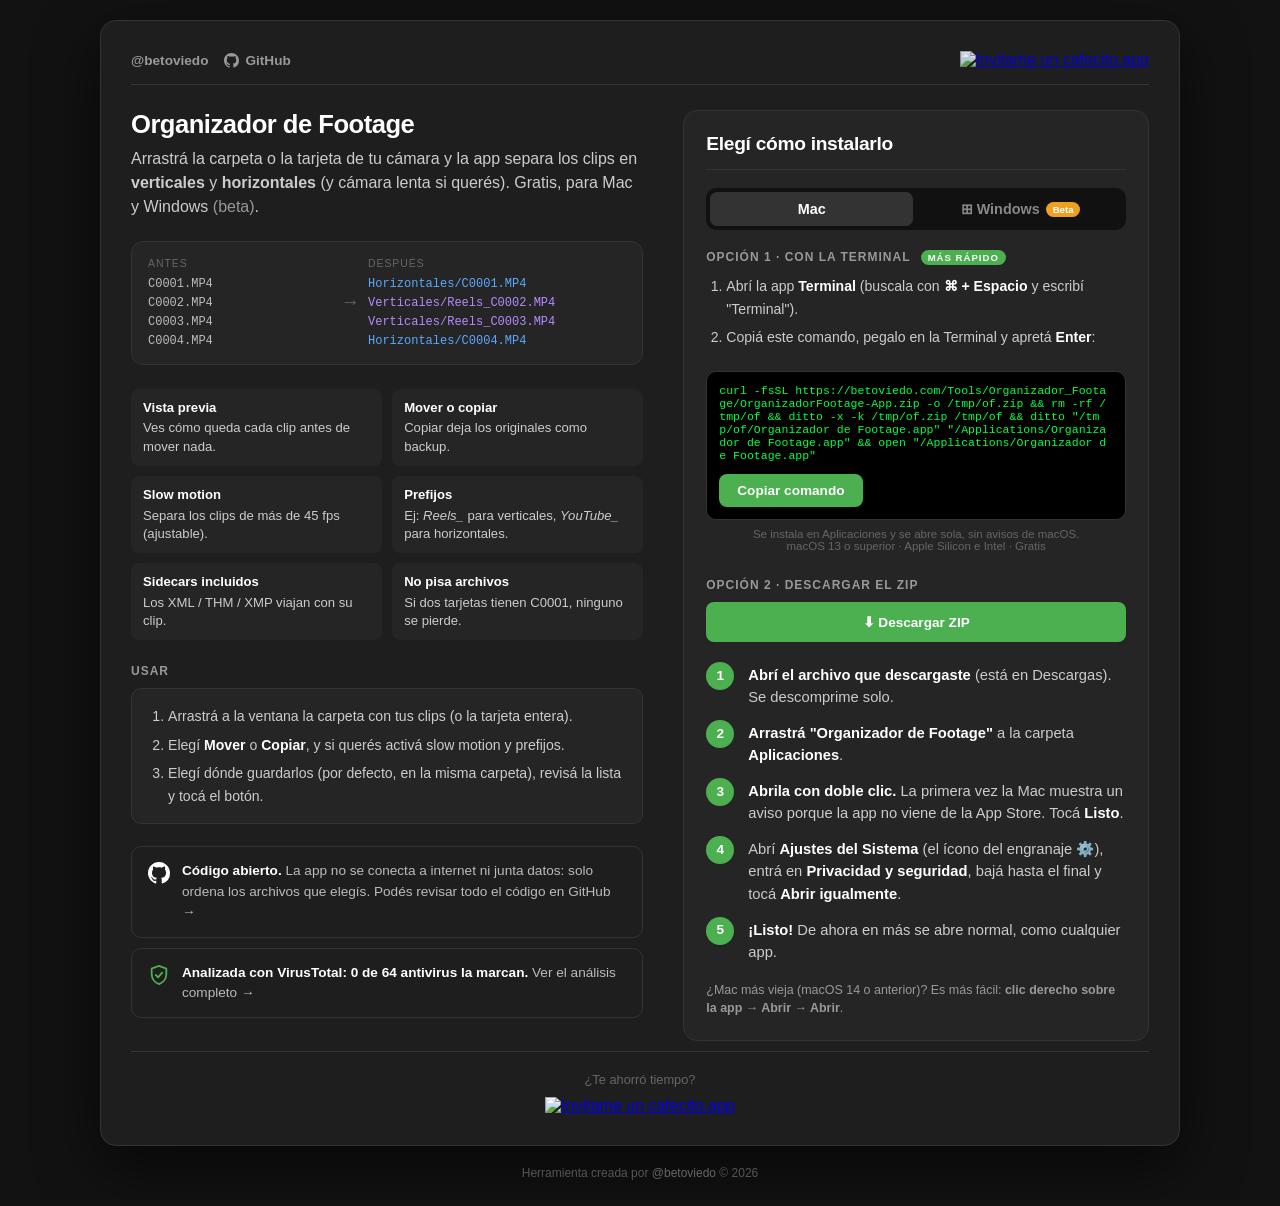
==== web/index.html @ d999012a "Organizador de Footage v2.1.1 App gratuita para Mac y Windows (beta) que separa clips de video en ve" ====
<!DOCTYPE html>
<html lang="es">
<head>
    <meta charset="UTF-8">
    <meta name="viewport" content="width=device-width, initial-scale=1.0">
    <title>Organizador de Footage - @betoviedo</title>
    <meta name="description" content="App gratuita para Mac que separa tus clips de video en verticales y horizontales (y cámara lenta) en segundos.">
    <style>
        :root{--bg:#121212;--panel:#1e1e1e;--panel2:#252525;--border:#333;--text:#fff;--muted:#999;--dim:#666;--accent:#4CAF50;--v:#b48cff;--h:#5aa9ff}
        *{box-sizing:border-box}
        body{font-family:-apple-system,BlinkMacSystemFont,"Segoe UI",Roboto,sans-serif;background:var(--bg);color:var(--text);display:flex;flex-direction:column;align-items:center;min-height:100vh;margin:0;padding:20px 16px}
        .container{width:100%;max-width:1080px;background:var(--panel);border-radius:16px;border:1px solid var(--border);padding:30px;box-shadow:0 20px 60px rgba(0,0,0,.6);margin-bottom:20px}
        @media (max-width:520px){.container{padding:20px}}
        .layout{display:grid;grid-template-columns:minmax(0,1.1fr) minmax(0,1fr);column-gap:40px;align-items:start;
            grid-template-areas:"intro inst" "demo inst" "feat inst" "usar inst";grid-template-rows:auto auto auto 1fr}
        .a-intro{grid-area:intro} .a-demo{grid-area:demo} .a-feat{grid-area:feat} .a-usar{grid-area:usar}
        .a-inst{grid-area:inst;background:var(--panel2);border:1px solid var(--border);border-radius:14px;padding:22px;position:sticky;top:20px}
        .a-inst .steps,.a-inst .demo{background:transparent;border:0;padding-top:0;padding-bottom:0}
        .a-inst .steps{padding-left:20px}
        @media (max-width:880px){
            .layout{grid-template-columns:minmax(0,1fr);grid-template-areas:"intro" "inst" "demo" "feat" "usar";grid-template-rows:auto}
            .a-inst{position:static;margin-bottom:24px}
        }

        .header{display:flex;justify-content:space-between;align-items:center;margin-bottom:25px;padding-bottom:15px;border-bottom:1px solid var(--border);gap:10px}
        .creator-link{color:var(--muted);font-size:.85rem;text-decoration:none;font-weight:600}
        .creator-link:hover{color:#fff}
        .header-links{display:flex;align-items:center;gap:16px}
        .gh-link{display:inline-flex;align-items:center;gap:6px}
        .gh-link svg{width:15px;height:15px}
        .oss{display:flex;gap:12px;align-items:flex-start;margin-top:16px;padding:14px 16px;border:1px solid var(--border);border-radius:10px;color:#bbb;text-decoration:none;font-size:.85rem;line-height:1.5;transition:.2s}
        .oss:hover{border-color:#555;color:#ddd;background:rgba(255,255,255,.03)}
        .oss svg{width:22px;height:22px;flex:none;color:#fff;margin-top:1px}
        .oss b{color:#fff}
        .oss.vt{margin-top:10px}
        .oss.vt svg{color:#4CAF50}
        .cafecito-header img{height:28px;opacity:.9;transition:transform .2s}
        .cafecito-header img:hover{transform:scale(1.05);opacity:1}

        h1{margin:0 0 8px;font-size:1.6rem;letter-spacing:-.5px}
        .lead{margin:0 0 22px;color:#ccc;line-height:1.5}

        /* Antes / después */
        .demo{display:grid;grid-template-columns:1fr auto 1fr;gap:12px;align-items:center;background:var(--panel2);border:1px solid var(--border);border-radius:12px;padding:16px;margin-bottom:24px;font-family:Menlo,Consolas,monospace;font-size:.75rem}
        .demo .col{display:flex;flex-direction:column;gap:5px;min-width:0}
        .demo{grid-template-columns:minmax(0,1fr) auto minmax(0,1.4fr)}
        .header img{max-width:100%}
        .demo .lbl{font-family:-apple-system,BlinkMacSystemFont,sans-serif;font-size:.65rem;color:var(--dim);text-transform:uppercase;letter-spacing:1px;margin-bottom:3px}
        .demo .f{white-space:nowrap;overflow:hidden;text-overflow:ellipsis;color:#bbb}
        .demo .fv{color:var(--v)} .demo .fh{color:var(--h)}
        .demo .arrow{color:var(--dim);font-size:1.2rem}

        .features{list-style:none;padding:0;margin:0 0 24px;display:grid;grid-template-columns:1fr 1fr;gap:10px}
        @media (max-width:520px){.features{grid-template-columns:1fr}}
        .features li{background:var(--panel2);border-radius:8px;padding:10px 12px;font-size:.82rem;color:#ccc;line-height:1.4}
        .features b{color:#fff;display:block;margin-bottom:2px}

        .download{display:flex;align-items:center;justify-content:center;gap:10px;width:100%;padding:16px;background:var(--accent);color:#fff;border-radius:10px;text-decoration:none;font-weight:700;font-size:1.05rem;transition:.2s}
        .download:hover{filter:brightness(1.1);transform:translateY(-1px)}
        .meta{display:block;text-align:center;font-size:.72rem;color:var(--dim);margin:8px 0 26px}

        h2{font-size:.75rem;text-transform:uppercase;letter-spacing:1px;color:var(--muted);margin:0 0 10px}
        .steps{background:var(--panel2);border:1px solid var(--border);border-radius:10px;padding:16px 16px 16px 36px;margin:0 0 22px;font-size:.88rem;color:#ccc;line-height:1.6}
        .steps li+li{margin-top:6px}
        .steps b{color:#fff}
        .note{font-size:.78rem;color:var(--muted);margin:-12px 0 22px;line-height:1.5}
        .badge{display:inline-block;background:var(--accent);color:#fff;font-size:.6rem;padding:2px 7px;border-radius:10px;margin-left:6px;vertical-align:middle}
        .cmd{background:#000;border:1px solid var(--border);border-radius:10px;padding:12px;margin-bottom:8px}
        .cmd pre{margin:0 0 12px;color:#00ff41;font-family:Menlo,Consolas,monospace;font-size:.72rem;white-space:pre-wrap;word-break:break-all;user-select:all}
        .cmd .download{border:0;cursor:pointer;font-family:inherit;width:auto;display:inline-flex;padding:9px 18px;font-size:.85rem;border-radius:8px}
        .alt{margin:0;font-size:.85rem;color:#ccc}
        .alt summary{cursor:pointer;color:var(--muted);margin-bottom:12px}
        .alt summary:hover{color:#fff}
        .secondary{display:block;text-align:center;padding:12px;background:var(--accent);border-radius:8px;color:#fff;text-decoration:none;font-weight:700;margin-bottom:12px;transition:.2s}
        .secondary:hover{filter:brightness(1.1);transform:translateY(-1px)}
        .alt .note{margin:-12px 0 0}
        .alt h2{margin-top:4px}
        .pasos{list-style:none;counter-reset:p;padding:0;margin:22px 0 18px;display:flex;flex-direction:column;gap:14px}
        .pasos li{counter-increment:p;position:relative;padding-left:42px;font-size:.92rem;color:#ccc;line-height:1.5}
        .pasos li::before{content:counter(p);position:absolute;left:0;top:-2px;width:28px;height:28px;border-radius:50%;background:var(--accent);color:#fff;font-weight:700;font-size:.85rem;display:flex;align-items:center;justify-content:center}
        .pasos b{color:#fff}
        .a-inst .note{margin:0}
        .os-tabs{display:flex;gap:6px;background:#111;border-radius:10px;padding:4px;margin:0 0 20px}
        .os-tab{flex:1;border:0;background:transparent;color:#888;font:inherit;font-weight:600;font-size:.9rem;padding:9px;border-radius:7px;cursor:pointer;display:flex;align-items:center;justify-content:center;gap:6px}
        .os-tab:hover{color:#ddd}
        .os-tab.on{background:#333;color:#fff}
        .badge.beta{background:#f0a020;margin-left:0}
        .beta-tag{color:var(--muted);font-weight:400}
        .win-intro{font-size:.88rem;color:#ccc;line-height:1.5;margin:0 0 14px}
        .win-intro a,.a-inst .note a{color:#ddd}
        .inst-title{margin:0 0 18px;font-size:1.2rem;letter-spacing:-.3px;padding-bottom:14px;border-bottom:1px solid var(--border)}
        code{display:block;background:#000;color:#00ff41;padding:10px;border-radius:6px;font-family:Menlo,Consolas,monospace;font-size:.72rem;margin-top:6px;word-break:break-all;user-select:all}

        .cafecito-area{margin-top:10px;padding-top:20px;border-top:1px solid var(--border);text-align:center}
        .cafecito-text{display:block;margin-bottom:10px;font-size:.8rem;color:var(--dim)}
        .cafecito-btn img{height:40px;transition:transform .2s}
        .cafecito-btn img:hover{transform:scale(1.05)}
        .footer{font-size:.75rem;color:#555;text-align:center}
        .footer a{color:var(--dim);text-decoration:none}
        .footer a:hover{color:#888}
    </style>
</head>
<body>
<div class="container">
    <div class="header">
        <div class="header-links">
            <a href="https://www.instagram.com/betoviedo/" target="_blank" class="creator-link">@betoviedo</a>
            <a href="https://github.com/betropical/organizador-de-footage" target="_blank" rel="noopener" class="creator-link gh-link"><svg viewBox="0 0 16 16" aria-hidden="true"><path fill="currentColor" d="M8 0C3.58 0 0 3.58 0 8c0 3.54 2.29 6.53 5.47 7.59.4.07.55-.17.55-.38 0-.19-.01-.82-.01-1.49-2.01.37-2.53-.49-2.69-.94-.09-.23-.48-.94-.82-1.13-.28-.15-.68-.52-.01-.53.63-.01 1.08.58 1.23.82.72 1.21 1.87.87 2.33.66.07-.52.28-.87.51-1.07-1.78-.2-3.64-.89-3.64-3.95 0-.87.31-1.59.82-2.15-.08-.2-.36-1.02.08-2.12 0 0 .67-.21 2.2.82.64-.18 1.32-.27 2-.27.68 0 1.36.09 2 .27 1.53-1.04 2.2-.82 2.2-.82.44 1.1.16 1.92.08 2.12.51.56.82 1.27.82 2.15 0 3.07-1.87 3.75-3.65 3.95.29.25.54.73.54 1.48 0 1.07-.01 1.93-.01 2.2 0 .21.15.46.55.38A8.013 8.013 0 0016 8c0-4.42-3.58-8-8-8z"/></svg>GitHub</a>
        </div>
        <a href="https://cafecito.app/beto_oviedo" rel="noopener" target="_blank" class="cafecito-header">
            <img src="https://cdn.cafecito.app/imgs/buttons/button_1.png" alt="Invitame un cafecito.app">
        </a>
    </div>

    <div class="layout">
    <div class="a-intro">
    <h1>Organizador de Footage</h1>
    <p class="lead">Arrastrá la carpeta o la tarjeta de tu cámara y la app separa los clips en <b>verticales</b> y <b>horizontales</b> (y cámara lenta si querés). Gratis, para Mac y Windows <span class="beta-tag">(beta)</span>.</p>
    </div>

    <div class="demo a-demo" aria-hidden="true">
        <div class="col">
            <span class="lbl">Antes</span>
            <span class="f">C0001.MP4</span>
            <span class="f">C0002.MP4</span>
            <span class="f">C0003.MP4</span>
            <span class="f">C0004.MP4</span>
        </div>
        <span class="arrow">→</span>
        <div class="col">
            <span class="lbl">Después</span>
            <span class="f fh">Horizontales/C0001.MP4</span>
            <span class="f fv">Verticales/Reels_C0002.MP4</span>
            <span class="f fv">Verticales/Reels_C0003.MP4</span>
            <span class="f fh">Horizontales/C0004.MP4</span>
        </div>
    </div>

    <ul class="features a-feat">
        <li><b>Vista previa</b>Ves cómo queda cada clip antes de mover nada.</li>
        <li><b>Mover o copiar</b>Copiar deja los originales como backup.</li>
        <li><b>Slow motion</b>Separa los clips de más de 45 fps (ajustable).</li>
        <li><b>Prefijos</b>Ej: <i>Reels_</i> para verticales, <i>YouTube_</i> para horizontales.</li>
        <li><b>Sidecars incluidos</b>Los XML / THM / XMP viajan con su clip.</li>
        <li><b>No pisa archivos</b>Si dos tarjetas tienen C0001, ninguno se pierde.</li>
    </ul>

    <div class="a-inst">
    <h3 class="inst-title">Elegí cómo instalarlo</h3>
    <div class="os-tabs" role="tablist">
        <button class="os-tab on" data-os="mac" role="tab">Mac</button>
        <button class="os-tab" data-os="win" role="tab">⊞ Windows <span class="badge beta">Beta</span></button>
    </div>
    <div class="os-panel" id="os-mac">

    <h2>Opción 1 · Con la Terminal <span class="badge">Más rápido</span></h2>
    <ol class="steps">
        <li>Abrí la app <b>Terminal</b> (buscala con <b>⌘ + Espacio</b> y escribí "Terminal").</li>
        <li>Copiá este comando, pegalo en la Terminal y apretá <b>Enter</b>:</li>
    </ol>
    <div class="cmd">
        <pre id="cmd">curl -fsSL https://betoviedo.com/Tools/Organizador_Footage/OrganizadorFootage-App.zip -o /tmp/of.zip &amp;&amp; rm -rf /tmp/of &amp;&amp; ditto -x -k /tmp/of.zip /tmp/of &amp;&amp; ditto "/tmp/of/Organizador de Footage.app" "/Applications/Organizador de Footage.app" &amp;&amp; open "/Applications/Organizador de Footage.app"</pre>
        <button class="download" id="copyBtn" onclick="copiar()">Copiar comando</button>
    </div>
    <span class="meta">Se instala en Aplicaciones y se abre sola, sin avisos de macOS.<br>macOS 13 o superior · Apple Silicon e Intel · Gratis</span>

    <div class="alt">
        <h2>Opción 2 · Descargar el ZIP</h2>
        <a href="OrganizadorFootage-App.zip" download class="secondary">⬇ Descargar ZIP</a>
        <ol class="pasos">
            <li><b>Abrí el archivo que descargaste</b> (está en Descargas). Se descomprime solo.</li>
            <li><b>Arrastrá "Organizador de Footage"</b> a la carpeta <b>Aplicaciones</b>.</li>
            <li><b>Abrila con doble clic.</b> La primera vez la Mac muestra un aviso porque la app no viene de la App Store. Tocá <b>Listo</b>.</li>
            <li>Abrí <b>Ajustes del Sistema</b> (el ícono del engranaje ⚙️), entrá en <b>Privacidad y seguridad</b>, bajá hasta el final y tocá <b>Abrir igualmente</b>.</li>
            <li><b>¡Listo!</b> De ahora en más se abre normal, como cualquier app.</li>
        </ol>
        <p class="note">¿Mac más vieja (macOS 14 o anterior)? Es más fácil: <b>clic derecho sobre la app → Abrir → Abrir</b>.</p>
    </div>
    </div>

    <div class="os-panel" id="os-win" hidden>
        <p class="win-intro">Versión de prueba para <b>Windows 10 y 11</b>. Funciona igual que la de Mac. Si encontrás algún problema, <a href="https://github.com/betropical/organizador-de-footage/issues" target="_blank" rel="noopener">contámelo acá</a>.</p>
        <a href="https://github.com/betropical/organizador-de-footage/releases/latest/download/OrganizadorFootage-Windows.zip" class="secondary">⬇ Descargar para Windows (beta)</a>
        <span class="meta">Windows 10 o 11 · No necesita instalar nada · Gratis</span>
        <ol class="pasos">
            <li><b>Descomprimí el ZIP</b> que descargaste: clic derecho → <b>Extraer todo</b>.</li>
            <li><b>Doble clic en OrganizadorFootage.exe.</b> No hace falta instalar nada.</li>
            <li>Si aparece <b>"Windows protegió tu PC"</b>, tocá <b>Más información</b> y después <b>Ejecutar de todas formas</b>. Aparece porque la app no está firmada con un certificado pago.</li>
            <li><b>¡Listo!</b> Te recomiendo probarla primero con <b>Copiar</b>.</li>
        </ol>
        <p class="note">Al ser una app nueva y sin firma, <a href="https://www.virustotal.com/gui/file/972de226b150746c6f1ae12c731fc9af44161ca10c4a0d4256bc261c10a00f10" target="_blank" rel="noopener">3 antivirus poco conocidos de 70</a> la marcan con alertas genéricas ("machine learning"). Son falsos positivos: el código es abierto y podés revisarlo en GitHub.</p>
    </div>
    </div>

    <div class="a-usar">
    <h2>Usar</h2>
    <ol class="steps">
        <li>Arrastrá a la ventana la carpeta con tus clips (o la tarjeta entera).</li>
        <li>Elegí <b>Mover</b> o <b>Copiar</b>, y si querés activá slow motion y prefijos.</li>
        <li>Elegí dónde guardarlos (por defecto, en la misma carpeta), revisá la lista y tocá el botón.</li>
    </ol>
    <a class="oss" href="https://github.com/betropical/organizador-de-footage" target="_blank" rel="noopener">
        <svg viewBox="0 0 16 16" aria-hidden="true"><path fill="currentColor" d="M8 0C3.58 0 0 3.58 0 8c0 3.54 2.29 6.53 5.47 7.59.4.07.55-.17.55-.38 0-.19-.01-.82-.01-1.49-2.01.37-2.53-.49-2.69-.94-.09-.23-.48-.94-.82-1.13-.28-.15-.68-.52-.01-.53.63-.01 1.08.58 1.23.82.72 1.21 1.87.87 2.33.66.07-.52.28-.87.51-1.07-1.78-.2-3.64-.89-3.64-3.95 0-.87.31-1.59.82-2.15-.08-.2-.36-1.02.08-2.12 0 0 .67-.21 2.2.82.64-.18 1.32-.27 2-.27.68 0 1.36.09 2 .27 1.53-1.04 2.2-.82 2.2-.82.44 1.1.16 1.92.08 2.12.51.56.82 1.27.82 2.15 0 3.07-1.87 3.75-3.65 3.95.29.25.54.73.54 1.48 0 1.07-.01 1.93-.01 2.2 0 .21.15.46.55.38A8.013 8.013 0 0016 8c0-4.42-3.58-8-8-8z"/></svg>
        <span><b>Código abierto.</b> La app no se conecta a internet ni junta datos: solo ordena los archivos que elegís. Podés revisar todo el código en GitHub →</span>
    </a>
    <a class="oss vt" href="https://www.virustotal.com/gui/file/da99a89b59838a4ac65cc9c30d35f48d021aad4359b4cec6657b085162d2f786" target="_blank" rel="noopener">
        <svg viewBox="0 0 24 24" aria-hidden="true"><path fill="none" stroke="currentColor" stroke-width="2" stroke-linejoin="round" d="M12 2 4 5v6c0 5 3.4 9.4 8 11 4.6-1.6 8-6 8-11V5l-8-3Z"/><path fill="none" stroke="currentColor" stroke-width="2" stroke-linecap="round" stroke-linejoin="round" d="m8.5 12 2.5 2.5 4.5-5"/></svg>
        <span><b>Analizada con VirusTotal: 0 de 64 antivirus la marcan.</b> Ver el análisis completo →</span>
    </a>
    </div>
    </div>

    <div class="cafecito-area">
        <span class="cafecito-text">¿Te ahorró tiempo?</span>
        <a href="https://cafecito.app/beto_oviedo" rel="noopener" target="_blank" class="cafecito-btn">
            <img srcset="https://cdn.cafecito.app/imgs/buttons/button_1.png 1x, https://cdn.cafecito.app/imgs/buttons/button_1_2x.png 2x, https://cdn.cafecito.app/imgs/buttons/button_1_3.75x.png 3.75x" src="https://cdn.cafecito.app/imgs/buttons/button_1.png" alt="Invitame un cafecito.app">
        </a>
    </div>
</div>
<div class="footer">
    Herramienta creada por <a href="https://www.instagram.com/betoviedo/" target="_blank">@betoviedo</a> &copy; 2026
</div>
<script>
    // Pestañas Mac / Windows (se elige sola según la compu del visitante)
    function mostrarOS(os) {
        document.querySelectorAll('.os-tab').forEach(b => b.classList.toggle('on', b.dataset.os === os));
        document.getElementById('os-mac').hidden = os !== 'mac';
        document.getElementById('os-win').hidden = os !== 'win';
    }
    document.querySelectorAll('.os-tab').forEach(b => b.addEventListener('click', () => mostrarOS(b.dataset.os)));
    if (/Windows/i.test(navigator.userAgent)) mostrarOS('win');

    function copiar() {
        const t = document.getElementById('cmd').innerText, b = document.getElementById('copyBtn');
        const ok = () => { b.textContent = '¡Copiado! Pegalo en la Terminal'; setTimeout(() => b.textContent = 'Copiar comando', 2500); };
        if (navigator.clipboard) navigator.clipboard.writeText(t).then(ok, () => seleccionar());
        else seleccionar();
        function seleccionar() { const r = document.createRange(); r.selectNodeContents(document.getElementById('cmd')); getSelection().removeAllRanges(); getSelection().addRange(r); b.textContent = 'Apretá ⌘ + C para copiar'; }
    }
</script>
</body>
</html>
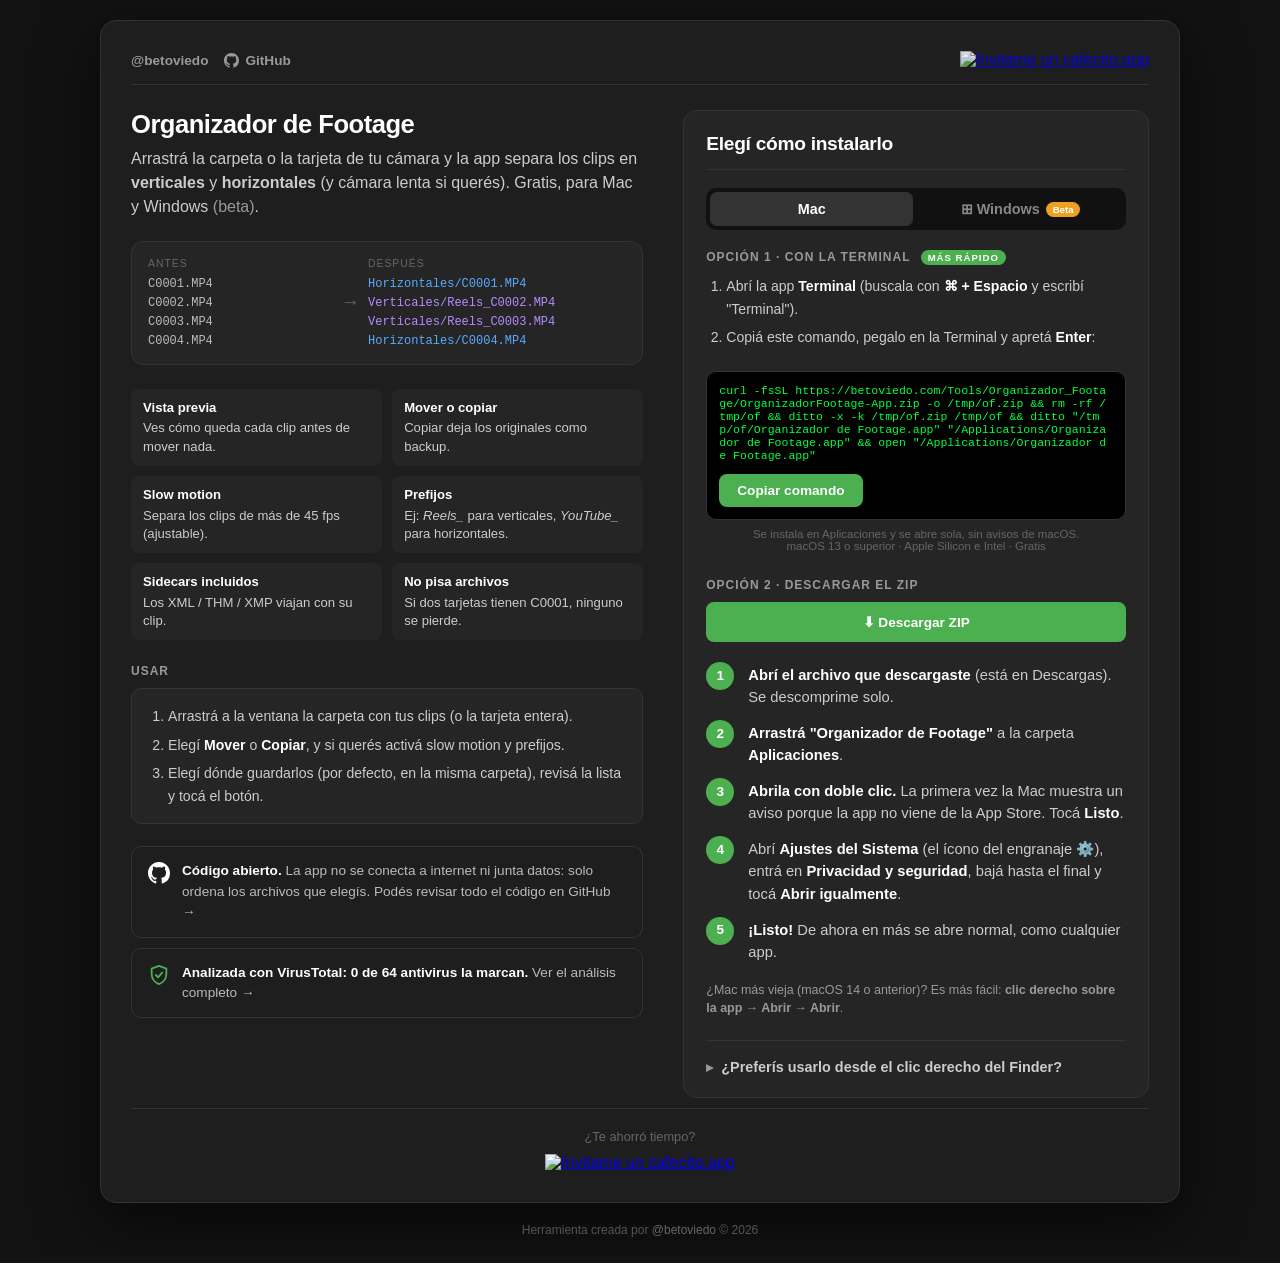
==== commit c10e242f: "Web y README: Acción Rápida del Finder como opción para Mac Co-Authored-By: Claude Opus 5.5 <noreply" ====
--- a/web/index.html
+++ b/web/index.html
@@ -88,6 +88,14 @@
         .beta-tag{color:var(--muted);font-weight:400}
         .win-intro{font-size:.88rem;color:#ccc;line-height:1.5;margin:0 0 14px}
         .win-intro a,.a-inst .note a{color:#ddd}
+        .extra{margin:22px 0 0;padding-top:18px;border-top:1px solid #333}
+        .extra summary{cursor:pointer;color:#ccc;font-weight:600;font-size:.9rem;list-style:none;display:flex;align-items:center;gap:8px}
+        .extra summary::-webkit-details-marker{display:none}
+        .extra summary::before{content:"▸";color:var(--muted);transition:transform .15s}
+        .extra[open] summary::before{transform:rotate(90deg)}
+        .extra summary:hover{color:#fff}
+        .extra[open] summary{margin-bottom:14px}
+        .extra a{color:#ddd}
         .inst-title{margin:0 0 18px;font-size:1.2rem;letter-spacing:-.3px;padding-bottom:14px;border-bottom:1px solid var(--border)}
         code{display:block;background:#000;color:#00ff41;padding:10px;border-radius:6px;font-family:Menlo,Consolas,monospace;font-size:.72rem;margin-top:6px;word-break:break-all;user-select:all}
 
@@ -176,6 +184,17 @@
         </ol>
         <p class="note">¿Mac más vieja (macOS 14 o anterior)? Es más fácil: <b>clic derecho sobre la app → Abrir → Abrir</b>.</p>
     </div>
+
+    <details class="extra">
+        <summary>¿Preferís usarlo desde el clic derecho del Finder?</summary>
+        <p class="win-intro">También está como <b>Acción Rápida</b>: hacés clic derecho sobre una carpeta → <b>Acciones rápidas → Organizar Footage</b>, sin abrir ninguna app. Te pregunta las opciones con ventanitas y te muestra cuántos clips va a mover antes de hacerlo.</p>
+        <ol class="pasos">
+            <li><b>Instalá ExifTool</b> (gratis, la Acción Rápida lo necesita para leer los clips): en <a href="https://exiftool.org" target="_blank" rel="noopener">exiftool.org</a> descargá el <b>"MacOS Package"</b> y abrilo.</li>
+            <li><a href="OrganizarFootage-AccionRapida.zip" download><b>Descargá la Acción Rápida</b></a>, abrí el ZIP y hacé doble clic en <b>Organizar Footage.workflow</b> → <b>Instalar</b>.</li>
+            <li><b>Usala:</b> clic derecho sobre la carpeta con tus clips → <b>Acciones rápidas</b> → <b>Organizar Footage</b>.</li>
+        </ol>
+        <p class="note">Diferencias con la app: no tiene vista previa ni botón Deshacer, y guarda siempre dentro de la misma carpeta. Si dudás, usá la app.</p>
+    </details>
     </div>
 
     <div class="os-panel" id="os-win" hidden>
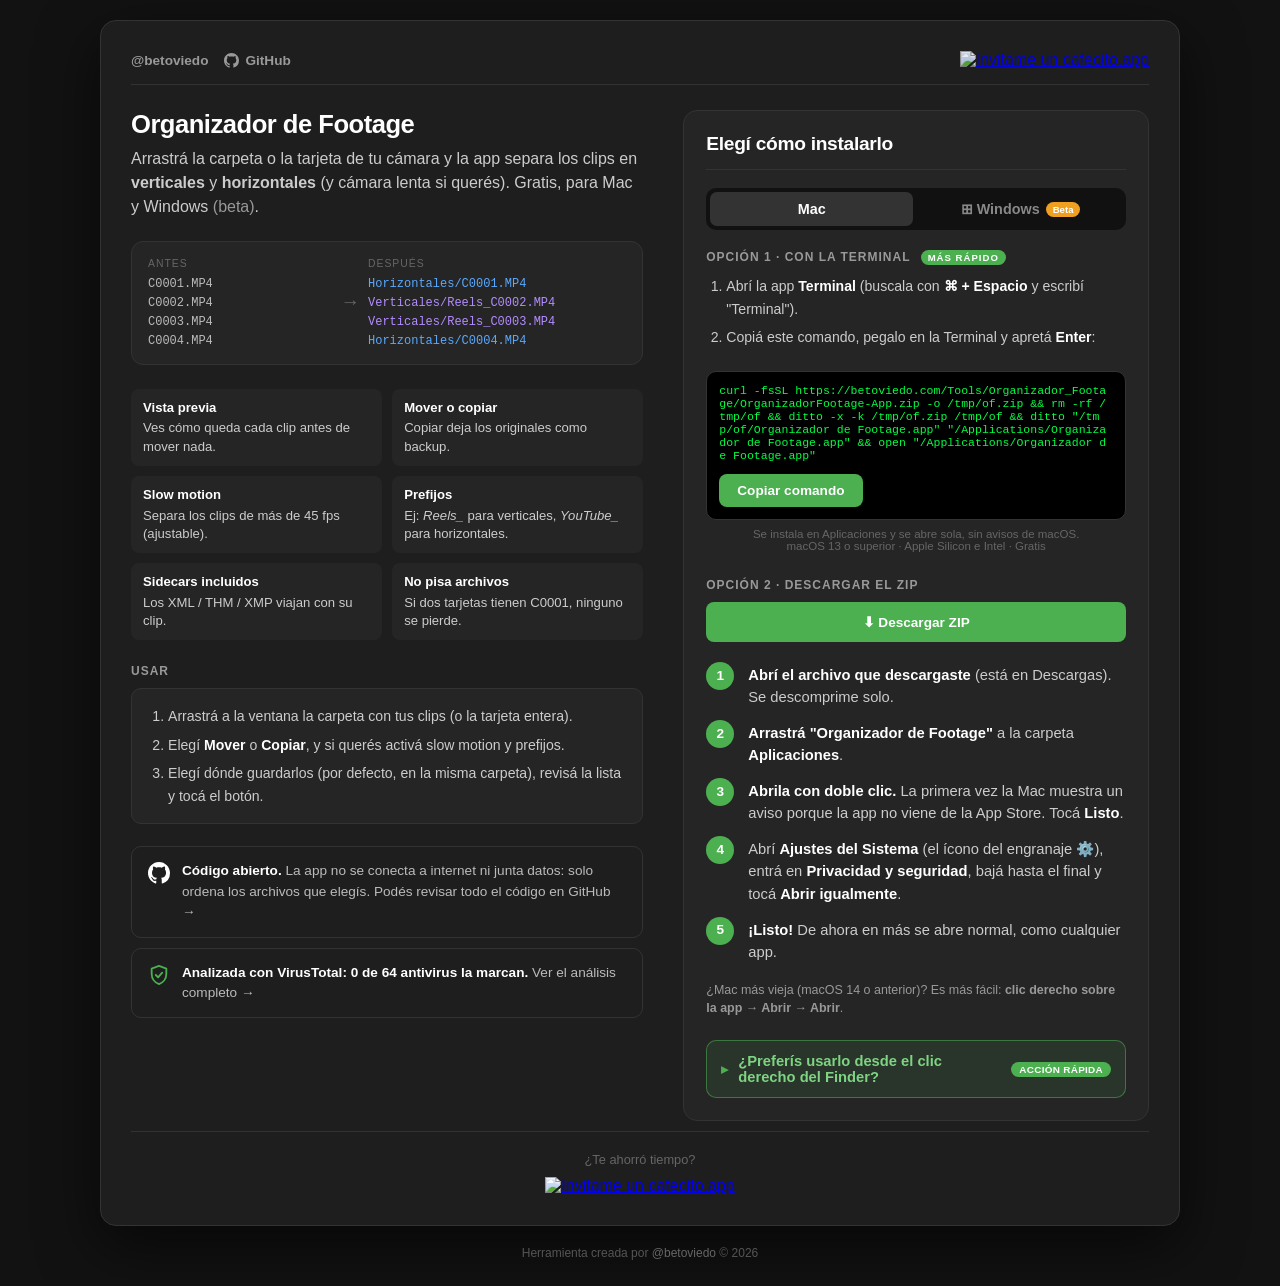
==== commit 09f81ae7: "Web: destacar en verde la opción de Acción Rápida Co-Authored-By: Claude Opus 5.5 <noreply@anthropic" ====
--- a/web/index.html
+++ b/web/index.html
@@ -88,12 +88,13 @@
         .beta-tag{color:var(--muted);font-weight:400}
         .win-intro{font-size:.88rem;color:#ccc;line-height:1.5;margin:0 0 14px}
         .win-intro a,.a-inst .note a{color:#ddd}
-        .extra{margin:22px 0 0;padding-top:18px;border-top:1px solid #333}
-        .extra summary{cursor:pointer;color:#ccc;font-weight:600;font-size:.9rem;list-style:none;display:flex;align-items:center;gap:8px}
+        .extra{margin:22px 0 0}
+        .extra summary{cursor:pointer;list-style:none;display:flex;align-items:center;gap:10px;padding:12px 14px;border:1px solid rgba(76,175,80,.55);background:rgba(76,175,80,.12);border-radius:10px;color:#7ed483;font-weight:700;font-size:.92rem;transition:.2s}
         .extra summary::-webkit-details-marker{display:none}
-        .extra summary::before{content:"▸";color:var(--muted);transition:transform .15s}
+        .extra summary::before{content:"▸";color:#4CAF50;font-size:.85rem;transition:transform .15s}
+        .extra summary::after{content:"Acción Rápida";margin-left:auto;background:#4CAF50;color:#fff;font-size:.62rem;font-weight:700;letter-spacing:.3px;text-transform:uppercase;padding:2px 8px;border-radius:10px;white-space:nowrap;flex:none}
         .extra[open] summary::before{transform:rotate(90deg)}
-        .extra summary:hover{color:#fff}
+        .extra summary:hover{background:rgba(76,175,80,.2);border-color:#4CAF50;color:#a5e3a8}
         .extra[open] summary{margin-bottom:14px}
         .extra a{color:#ddd}
         .inst-title{margin:0 0 18px;font-size:1.2rem;letter-spacing:-.3px;padding-bottom:14px;border-bottom:1px solid var(--border)}
